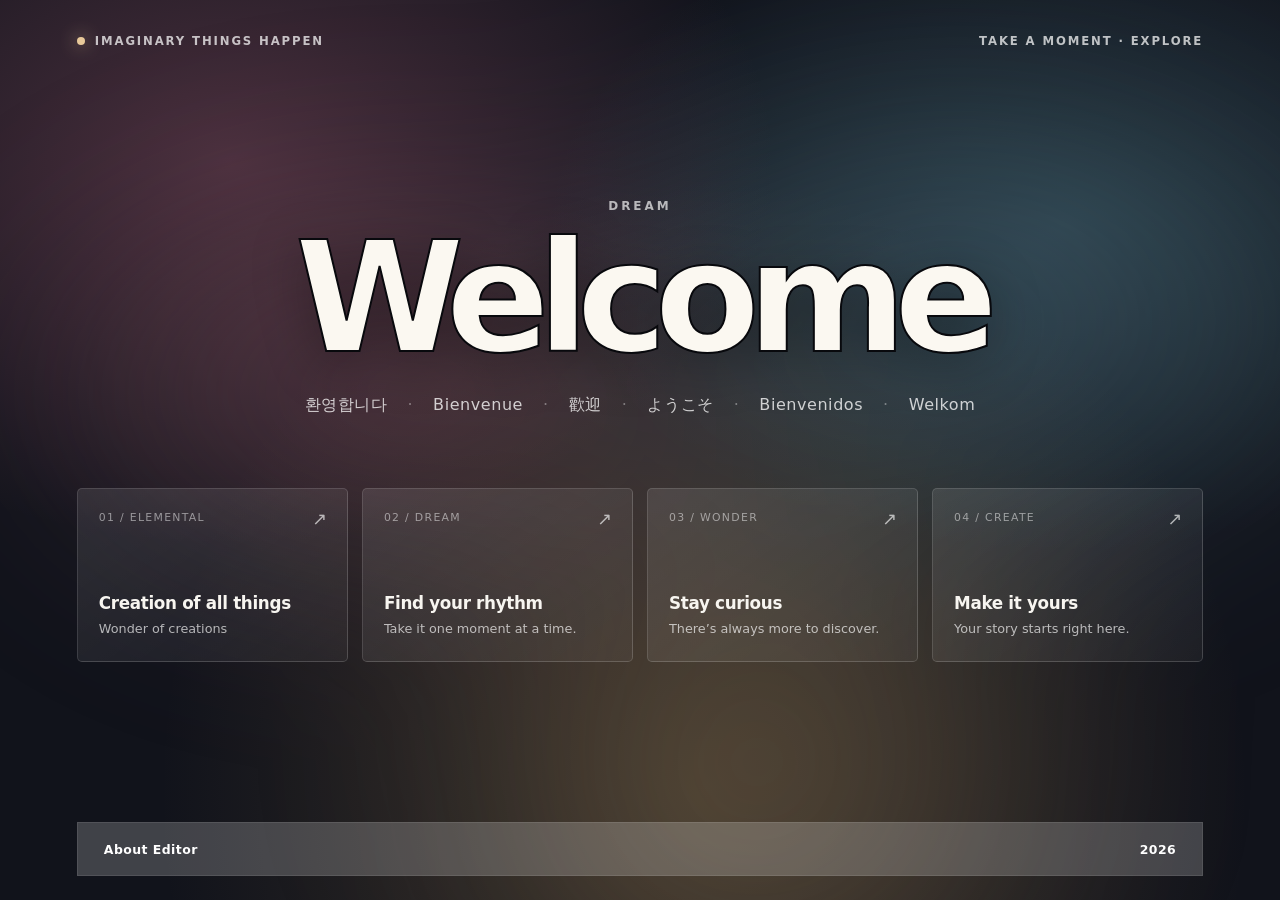
==== index.html @ 9d5e46e0 "Add interactive chemistry welcome website Co-authored-by: Copilot App <223556219+Copilot@users.norep" ====
<!-- Welcome page: this document provides the multilingual landing screen and its shared expanded-content dialog. -->
<!doctype html>
<html lang="en">
  <head>
    <!-- Browser metadata identifies the page and keeps its layout responsive. -->
    <meta charset="utf-8">
    <meta name="viewport" content="width=device-width, initial-scale=1">
    <meta name="theme-color" content="#11131b">
    <meta name="description" content="A small interactive welcome page by Jawon Park.">
    <title>Welcome — Jawon Park</title>
    <!-- Page styles define the glowing backdrop, responsive cards, footer, and animated dialog. -->
    <style>
      /* Shared color tokens and browser defaults set the site's dark visual theme. */
      :root {
        color-scheme: dark;
        font-family: Inter, ui-sans-serif, system-ui, -apple-system, BlinkMacSystemFont, "Segoe UI", sans-serif;
        font-synthesis: none;
        text-rendering: optimizeLegibility;
        --ink: #11131b;
        --paper: #f7f5f0;
        --muted: #b7b7c1;
        --line: rgb(255 255 255 / 15%);
      }

      * {
        box-sizing: border-box;
      }

      body {
        min-width: 320px;
        min-height: 100vh;
        margin: 0;
        overflow-x: hidden;
        color: var(--paper);
        background:
          radial-gradient(ellipse at 18% 18%, rgb(167 94 118 / 38%), transparent 34rem),
          radial-gradient(ellipse at 83% 25%, rgb(79 128 144 / 36%), transparent 32rem),
          radial-gradient(ellipse at 55% 88%, rgb(161 127 78 / 30%), transparent 34rem),
          #11131b;
      }

      /* Blurred radial layers create the softly glowing background without obscuring text. */
      body::before {
        position: fixed;
        z-index: -1;
        inset: -15%;
        background:
          radial-gradient(ellipse at 35% 45%, rgb(166 88 104 / 38%), transparent 29%),
          radial-gradient(ellipse at 69% 39%, rgb(74 126 146 / 36%), transparent 31%),
          radial-gradient(ellipse at 57% 77%, rgb(158 125 73 / 31%), transparent 29%);
        content: "";
        filter: blur(82px) saturate(.72);
        pointer-events: none;
      }

      button {
        color: inherit;
        font: inherit;
      }

      button:focus-visible {
        outline: 2px solid #fff;
        outline-offset: 5px;
      }

      /* The landing page centers its introduction and cards between the masthead and footer. */
      .page {
        display: flex;
        min-height: 100vh;
        flex-direction: column;
        padding: 34px clamp(22px, 6vw, 88px) 24px;
      }

      .masthead {
        display: flex;
        align-items: center;
        justify-content: space-between;
        gap: 20px;
        color: rgb(255 255 255 / 72%);
        font-size: .73rem;
        font-weight: 650;
        letter-spacing: .16em;
        text-transform: uppercase;
      }

      .masthead__mark {
        display: inline-flex;
        align-items: center;
        gap: 10px;
      }

      .masthead__dot {
        width: 8px;
        height: 8px;
        border-radius: 50%;
        background: #e8c99a;
        box-shadow: 0 0 17px rgb(232 201 154 / 85%);
      }

      main {
        display: flex;
        width: min(100%, 1280px);
        flex: 1;
        flex-direction: column;
        justify-content: center;
        align-self: center;
        padding: clamp(52px, 9vh, 100px) 0 clamp(56px, 10vh, 104px);
      }

      .intro {
        margin-bottom: clamp(46px, 8vh, 82px);
        text-align: center;
      }

      .intro__eyebrow {
        margin: 0 0 16px;
        color: rgb(255 255 255 / 67%);
        font-size: .75rem;
        font-weight: 650;
        letter-spacing: .25em;
        text-transform: uppercase;
      }

      .intro__title {
        margin: 0;
        color: #fbf8f1;
        font-size: clamp(4.5rem, 12vw, 10.5rem);
        font-weight: 780;
        letter-spacing: -.085em;
        line-height: .9;
        -webkit-text-stroke: 2px #08090d;
        text-shadow: 0 12px 50px rgb(0 0 0 / 35%);
      }

      .intro__translations {
        display: flex;
        flex-wrap: wrap;
        justify-content: center;
        gap: 9px 20px;
        margin: 27px auto 0;
        color: rgb(255 255 255 / 77%);
        font-size: clamp(.8rem, 1.3vw, 1rem);
        letter-spacing: .035em;
      }

      .intro__translations span + span::before {
        margin-right: 20px;
        color: rgb(255 255 255 / 36%);
        content: "·";
      }

      /* Four equal cards become a two-column grid at tablet widths. */
      .cards {
        display: grid;
        grid-template-columns: repeat(4, minmax(0, 1fr));
        gap: 14px;
      }

      .card {
        position: relative;
        display: flex;
        min-height: 174px;
        flex-direction: column;
        align-items: flex-start;
        padding: 22px 21px;
        overflow: hidden;
        border: 1px solid var(--line);
        border-radius: 5px;
        background: linear-gradient(145deg, rgb(255 255 255 / 10%), rgb(255 255 255 / 4%));
        text-align: left;
        cursor: pointer;
        transition: transform 220ms ease, border-color 220ms ease, background 220ms ease, box-shadow 220ms ease;
      }

      .card:hover,
      .card:focus-visible {
        z-index: 1;
        transform: translateY(-7px) scale(1.035);
        border-color: rgb(255 255 255 / 47%);
        background: linear-gradient(145deg, rgb(255 255 255 / 17%), rgb(255 255 255 / 7%));
        box-shadow: 0 18px 45px rgb(0 0 0 / 22%);
      }

      .card__number {
        margin-bottom: auto;
        color: rgb(255 255 255 / 50%);
        font-size: .68rem;
        letter-spacing: .12em;
      }

      .card__title {
        margin: 20px 0 6px;
        font-size: 1.05rem;
        font-weight: 620;
        letter-spacing: -.02em;
      }

      .card__sample {
        margin: 0;
        color: rgb(255 255 255 / 67%);
        font-size: .8rem;
        line-height: 1.5;
      }

      .card__arrow {
        position: absolute;
        top: 20px;
        right: 20px;
        color: rgb(255 255 255 / 65%);
        font-size: 1.1rem;
        transition: transform 220ms ease;
      }

      .card:hover .card__arrow,
      .card:focus-visible .card__arrow {
        transform: translate(3px, -3px);
      }

      /* Footer actions remain visible below the main content and respond to activation. */
      .footer {
        display: flex;
        min-height: 54px;
        align-items: center;
        justify-content: space-between;
        padding: 0 17px;
        border: 1px solid rgb(255 255 255 / 9%);
        background: rgb(255 255 255 / 20%);
        color: #fff;
      }

      .footer__button {
        display: inline-flex;
        align-items: center;
        min-height: 40px;
        padding: 4px 9px;
        border: 0;
        border-radius: 3px;
        background: transparent;
        font-size: .78rem;
        font-weight: 600;
        letter-spacing: .035em;
        cursor: pointer;
        transition: transform 180ms ease, background 180ms ease;
      }

      .footer__button:hover,
      .footer__button:focus-visible {
        background: rgb(255 255 255 / 10%);
      }

      .footer__button.is-pressed {
        transform: scale(1.2);
      }

      /* A dimmed backdrop and centered dialog provide the shared expanded-page surface. */
      .dialog-backdrop {
        position: fixed;
        z-index: 5;
        display: grid;
        place-items: center;
        padding: 20px;
        background: rgb(4 5 10 / 78%);
        backdrop-filter: blur(9px);
        inset: 0;
        opacity: 1;
        transition: opacity 260ms ease;
      }

      .dialog-backdrop[hidden] {
        display: none;
      }

      .dialog-backdrop.is-closing {
        opacity: 0;
      }

      .dialog {
        position: relative;
        display: flex;
        width: 85vw;
        height: 85vh;
        min-height: 380px;
        flex-direction: column;
        padding: 0;
        overflow: hidden;
        border: 1px solid rgb(255 255 255 / 22%);
        border-radius: 7px;
        background:
          radial-gradient(ellipse at 80% 10%, rgb(80 131 147 / 23%), transparent 55%),
          radial-gradient(ellipse at 10% 100%, rgb(166 91 112 / 24%), transparent 55%),
          #171922;
        box-shadow: 0 32px 100px rgb(0 0 0 / 55%);
        animation: dialog-arrive 570ms cubic-bezier(.2, .8, .2, 1) both;
      }

      .dialog-backdrop.is-closing .dialog {
        animation: dialog-leave 240ms ease both;
      }

      .dialog__close {
        position: absolute;
        top: 50%;
        right: 22px;
        display: grid;
        width: 44px;
        height: 44px;
        place-items: center;
        border: 1px solid rgb(255 255 255 / 22%);
        border-radius: 50%;
        background: rgb(255 255 255 / 5%);
        font-size: 1.5rem;
        line-height: 1;
        padding: 0;
        translate: 0 -50%;
        transform: rotate(0deg);
        transform-origin: 50% 50%;
        cursor: pointer;
        transition: background 180ms ease, transform 180ms ease;
      }

      .dialog__close:hover {
        transform: rotate(90deg);
        background: rgb(255 255 255 / 14%);
      }

      /* Chemistry tabs share the dialog header and retain their individual accent colors. */
      .dialog__eyebrow {
        min-width: 0;
        margin: 0;
        overflow: hidden;
        color: #e8c99a;
        font-size: .75rem;
        font-weight: 650;
        letter-spacing: .2em;
        text-overflow: ellipsis;
        text-transform: uppercase;
        white-space: nowrap;
      }

      .dialog__header {
        position: relative;
        z-index: 4;
        display: flex;
        min-height: 74px;
        flex: 0 0 auto;
        align-items: center;
        gap: 18px;
        padding: 10px 72px 10px clamp(22px, 5vw, 64px);
        border-bottom: 1px solid rgb(255 255 255 / 10%);
        background: rgb(23 25 34 / 94%);
      }

      .dialog__eyebrow {
        flex: 0 0 190px;
      }

      .dialog__tabs {
        display: none;
        min-width: 0;
        flex: 1;
        justify-content: center;
        gap: 8px;
      }

      .dialog.has-chemistry-tabs .dialog__tabs {
        display: flex;
      }

      .dialog__tab {
        min-width: 0;
        flex: 1;
        min-height: 36px;
        padding: 6px 17px;
        border: 1px solid color-mix(in srgb, var(--tab-color) 45%, transparent);
        border-radius: 999px;
        background: color-mix(in srgb, var(--tab-color) 9%, transparent);
        color: color-mix(in srgb, var(--tab-color) 78%, white);
        font: inherit;
        font-size: .73rem;
        font-weight: 600;
        white-space: nowrap;
        cursor: pointer;
        transition: background 160ms ease, border-color 160ms ease, color 160ms ease;
      }

      .dialog__tab:nth-child(1) { --tab-color: #8bc7eb; }
      .dialog__tab:nth-child(2) { --tab-color: #e98a7f; }
      .dialog__tab:nth-child(3) { --tab-color: #a993eb; }
      .dialog__tab:nth-child(4) { --tab-color: #85c89b; }

      .dialog__tab:hover,
      .dialog__tab:focus-visible {
        border-color: var(--tab-color);
        background: color-mix(in srgb, var(--tab-color) 20%, transparent);
        color: #fff;
      }

      .dialog__tab[aria-current="page"] {
        border-color: var(--tab-color);
        background: color-mix(in srgb, var(--tab-color) 20%, transparent);
        color: var(--tab-color);
        font-weight: 800;
        text-transform: uppercase;
      }

      .dialog__tab:focus-visible {
        outline: 2px solid #fff;
        outline-offset: 2px;
      }

      .dialog__content {
        width: 100%;
        min-height: 0;
        flex: 1;
        border: 0;
        background: #171922;
      }

      /* Dialog entrance and exit preserve a short scale-and-fade transition. */
      .dialog__sample {
        max-width: 620px;
        margin: 26px 0 0;
        color: rgb(255 255 255 / 75%);
        font-size: clamp(1rem, 1.7vw, 1.25rem);
        line-height: 1.8;
      }

      @keyframes dialog-arrive {
        from {
          transform: translateY(28px) scale(.88);
          opacity: 0;
        }

        to {
          transform: translateY(0) scale(1);
          opacity: 1;
        }
      }

      @keyframes dialog-leave {
        to {
          transform: translateY(18px) scale(.94);
          opacity: 0;
        }
      }

      /* Tablet rules reorganize the landing content without changing the card order. */
      @media (max-width: 760px) {
        .page {
          padding: 25px 22px 18px;
        }

        main {
          padding: 68px 0 70px;
        }

        .cards {
          grid-template-columns: repeat(2, minmax(0, 1fr));
        }

        .card {
          min-height: 158px;
        }
      }

      @media (max-width: 440px) {
        .masthead {
          font-size: .63rem;
        }

        .intro__title {
          font-size: clamp(4.3rem, 21vw, 6.5rem);
        }

        .cards {
          gap: 10px;
        }

        .card {
          min-height: 150px;
          padding: 17px 15px;
        }

        .card__arrow {
          top: 15px;
          right: 14px;
        }

        .dialog {
          width: 92vw;
          height: min(82vh, 700px);
          min-height: 360px;
        }

        .dialog__close {
          top: 14px;
          right: 14px;
        }

        .dialog__header {
          gap: 10px;
          padding-left: 18px;
        }

        .dialog__eyebrow {
          flex-basis: 150px;
          font-size: .65rem;
        }

        .dialog__tab {
          padding: 6px 10px;
          font-size: .65rem;
        }
      }

      /* Small screens make the dialog full-page and stack its title above the tabs. */
      @media (max-width: 600px) {
        .dialog-backdrop {
          padding: 0;
        }

        .dialog {
          width: 100vw;
          height: 100vh;
          height: 100dvh;
          min-height: 0;
          border: 0;
          border-radius: 0;
        }

        .dialog__header {
          min-height: 94px;
          flex-direction: column;
          align-items: stretch;
          gap: 8px;
          padding: 9px 10px;
        }

        .dialog__eyebrow {
          width: calc(100% - 50px);
          max-width: calc(100% - 50px);
          flex: 0 0 auto;
          font-size: .58rem;
        }

        .dialog__tabs {
          width: 100%;
          gap: 4px;
        }

        .dialog__tab {
          min-width: 0;
          min-height: 31px;
          flex: 1;
          overflow: hidden;
          padding: 5px 3px;
          font-size: .53rem;
          text-overflow: ellipsis;
        }

        .dialog__close {
          display: none;
        }
      }

      /* Reduce animation for visitors who have requested less motion in system settings. */
      @media (prefers-reduced-motion: reduce) {
        *,
        *::before,
        *::after {
          scroll-behavior: auto !important;
          animation-duration: .01ms !important;
          animation-iteration-count: 1 !important;
          transition-duration: .01ms !important;
        }
      }
    </style>
  </head>
  <body>
    <!-- Landing layout: the masthead, title, translations, four cards, and credits form the main screen. -->
    <div class="page">
      <header class="masthead">
        <span class="masthead__mark"><span class="masthead__dot" aria-hidden="true"></span> Imaginary things happen</span>
        <span>Take a moment · Explore</span>
      </header>

      <main>
        <!-- Welcome headline and requested translations are kept visible above the cards. -->
        <section class="intro" aria-labelledby="welcome-title">
          <p class="intro__eyebrow">Dream</p>
          <h1 class="intro__title" id="welcome-title">Welcome</h1>
          <p class="intro__translations" aria-label="Welcome in Korean, French, Traditional Chinese, Japanese, Spanish, and Dutch">
            <span lang="ko">환영합니다</span>
            <span lang="fr">Bienvenue</span>
            <span lang="zh-Hant">歡迎</span>
            <span lang="ja">ようこそ</span>
            <span lang="es">Bienvenidos</span>
            <span lang="nl">Welkom</span>
          </p>
        </section>

        <!-- Each card opens its own annotated HTML page inside the shared animated dialog. -->
        <section class="cards" aria-label="Explore the welcome page">
          <button class="card" type="button" data-page="pages/elemental.html" data-title="01 / Elemental">
            <span class="card__number">01 / ELEMENTAL</span>
            <span class="card__title">Creation of all things</span>
            <span class="card__sample">Wonder of creations</span>
            <span class="card__arrow" aria-hidden="true">↗</span>
          </button>
          <button class="card" type="button" data-page="pages/dream.html" data-title="02 / Dream">
            <span class="card__number">02 / DREAM</span>
            <span class="card__title">Find your rhythm</span>
            <span class="card__sample">Take it one moment at a time.</span>
            <span class="card__arrow" aria-hidden="true">↗</span>
          </button>
          <button class="card" type="button" data-page="pages/wonder.html" data-title="03 / Wonder">
            <span class="card__number">03 / WONDER</span>
            <span class="card__title">Stay curious</span>
            <span class="card__sample">There’s always more to discover.</span>
            <span class="card__arrow" aria-hidden="true">↗</span>
          </button>
          <button class="card" type="button" data-page="pages/create.html" data-title="04 / Create">
            <span class="card__number">04 / CREATE</span>
            <span class="card__title">Make it yours</span>
            <span class="card__sample">Your story starts right here.</span>
            <span class="card__arrow" aria-hidden="true">↗</span>
          </button>
        </section>
      </main>

      <!-- Footer actions open the creator page or animate the year button. -->
      <footer class="footer" aria-label="Page credits">
        <button class="footer__button" type="button" data-page="pages/creator.html" data-title="About Editor">About Editor</button>
        <button class="footer__button" type="button">2026</button>
      </footer>
    </div>

    <!-- Modal shell dims the page, hosts a distinct HTML page, and can be closed from keyboard or pointer. -->
    <div class="dialog-backdrop" id="dialog-backdrop" hidden>
      <section class="dialog" role="dialog" aria-modal="true" aria-labelledby="dialog-title">
        <header class="dialog__header">
          <h2 class="dialog__eyebrow" id="dialog-title"></h2>
          <nav class="dialog__tabs" aria-label="Chemistry pages">
            <button class="dialog__tab" type="button" data-page="elemental">Periodic table</button>
            <button class="dialog__tab" type="button" data-page="ionic">Ionic bond</button>
            <button class="dialog__tab" type="button" data-page="covalent">Covalent bond</button>
            <button class="dialog__tab" type="button" data-page="metallic">Metallic bond</button>
          </nav>
          <button class="dialog__close" type="button" aria-label="Close dialog">×</button>
        </header>
        <iframe class="dialog__content" id="dialog-content" title="Expanded card content"></iframe>
      </section>
    </div>

    <!-- Dialog script selects the requested page, manages dismissal, and restores keyboard focus. -->
    <script>
      const backdrop = document.querySelector("#dialog-backdrop");
      const dialogTitle = document.querySelector("#dialog-title");
      const dialogContent = document.querySelector("#dialog-content");
      const dialog = document.querySelector(".dialog");
      const dialogTabs = [...document.querySelectorAll(".dialog__tab")];
      const closeButton = document.querySelector(".dialog__close");
      const chemistryPages = new Set(["elemental", "ionic", "covalent", "metallic"]);
      const pages = {
        elemental: ["pages/elemental.html", "01 / ELEMENTAL"],
        ionic: ["pages/ionic.html", "02 / IONIC BOND"],
        covalent: ["pages/covalent.html", "03 / COVALENT BOND"],
        metallic: ["pages/metallic.html", "04 / METALLIC BOND"]
      };
      let previouslyFocused = null;
      let closeTimer;

      // Load a registered dialog page and synchronize the title, tabs, and chemistry header state.
      function navigateToPage(pageId) {
        if (!Object.hasOwn(pages, pageId)) return;
        const [path, title] = pages[pageId];
        dialogTitle.textContent = chemistryPages.has(pageId) ? pages.elemental[1] : title;
        dialogContent.src = path;
        dialog.classList.toggle("has-chemistry-tabs", chemistryPages.has(pageId));
        dialogTabs.forEach((tab) => {
          if (tab.dataset.page === pageId) tab.setAttribute("aria-current", "page");
          else tab.removeAttribute("aria-current");
        });
      }

      // Open the shared dialog for a card or footer action and remember where focus should return.
      function openDialog(trigger) {
        window.clearTimeout(closeTimer);
        previouslyFocused = trigger;
        const initialChemistryPage = Object.entries(pages)
          .find(([, [path]]) => path === trigger.dataset.page)?.[0];
        if (initialChemistryPage) navigateToPage(initialChemistryPage);
        else {
          dialogTitle.textContent = trigger.dataset.title;
          dialogContent.src = trigger.dataset.page;
          dialog.classList.remove("has-chemistry-tabs");
          dialogTabs.forEach((tab) => tab.removeAttribute("aria-current"));
        }
        backdrop.hidden = false;
        backdrop.classList.remove("is-closing");
        document.body.style.overflow = "hidden";
        closeButton.focus();
      }

      // Animate the dialog closed, restore page scrolling, then return focus to its opener.
      function closeDialog() {
        if (backdrop.hidden || backdrop.classList.contains("is-closing")) return;
        backdrop.classList.add("is-closing");
        document.body.style.overflow = "";
        closeTimer = window.setTimeout(() => {
          backdrop.hidden = true;
          backdrop.classList.remove("is-closing");
          previouslyFocused?.focus();
        }, 240);
      }

      // Route each expanded card and the creator credit through the common dialog shell.
      document.querySelectorAll(".card, .footer__button[data-page]").forEach((trigger) => {
        trigger.addEventListener("click", () => openDialog(trigger));
      });

      closeButton.addEventListener("click", closeDialog);
      // Change lesson iframe content from the persistent chemistry navigation.
      dialogTabs.forEach((tab) => {
        tab.addEventListener("click", () => navigateToPage(tab.dataset.page));
      });
      backdrop.addEventListener("click", (event) => {
        if (event.target === backdrop) closeDialog();
      });

      // Escape dismisses the modal; Tab is contained within its header and active iframe.
      document.addEventListener("keydown", (event) => {
        if (event.key === "Escape") closeDialog();
        if (event.key === "Tab" && !backdrop.hidden) {
          if (dialog.classList.contains("has-chemistry-tabs")) {
            const activeTabIndex = dialogTabs.indexOf(document.activeElement);
            if (document.activeElement === closeButton && !event.shiftKey) {
              event.preventDefault();
              dialogTabs[0].focus();
              return;
            }
            if (activeTabIndex >= 0) {
              if (event.shiftKey && activeTabIndex === 0) {
                event.preventDefault();
                closeButton.focus();
              } else if (!event.shiftKey && activeTabIndex === dialogTabs.length - 1) {
                event.preventDefault();
                const firstFrameControl = [...dialogContent.contentDocument.querySelectorAll(
                  'a[href], button:not(:disabled), input:not(:disabled), select:not(:disabled), textarea:not(:disabled), [tabindex]:not([tabindex="-1"])'
                )].find((element) => element.getClientRects().length > 0);
                (firstFrameControl || dialogContent).focus();
              }
              return;
            }
          }
          event.preventDefault();
          const focusableContent = [...dialogContent.contentDocument.querySelectorAll(
            'a[href], button:not(:disabled), input:not(:disabled), select:not(:disabled), textarea:not(:disabled), [tabindex]:not([tabindex="-1"])'
          )].filter((element) => element.getClientRects().length > 0);
          const nextTarget = event.shiftKey ? focusableContent.at(-1) : focusableContent[0];
          (nextTarget || dialogContent).focus();
        }
      });

      // Only accept keyboard requests from the page currently framed in this dialog.
      // Child pages use these messages to dismiss, return focus, or switch lessons.
      window.addEventListener("message", (event) => {
        if (event.source !== dialogContent.contentWindow) return;
        if (event.data?.type === "welcome:close") closeDialog();
        if (event.data?.type === "welcome:focus-close") closeButton.focus();
        if (event.data?.type === "welcome:navigate") {
          if (typeof event.data.page !== "string") return;
          navigateToPage(event.data.page);
        }
      });

      // Give both footer actions the same brief pressed-scale feedback on click.
      document.querySelectorAll(".footer__button").forEach((button) => {
        button.addEventListener("click", () => {
          button.classList.remove("is-pressed");
          window.requestAnimationFrame(() => button.classList.add("is-pressed"));
          window.setTimeout(() => button.classList.remove("is-pressed"), 220);
        });
      });
    </script>
  </body>
</html>
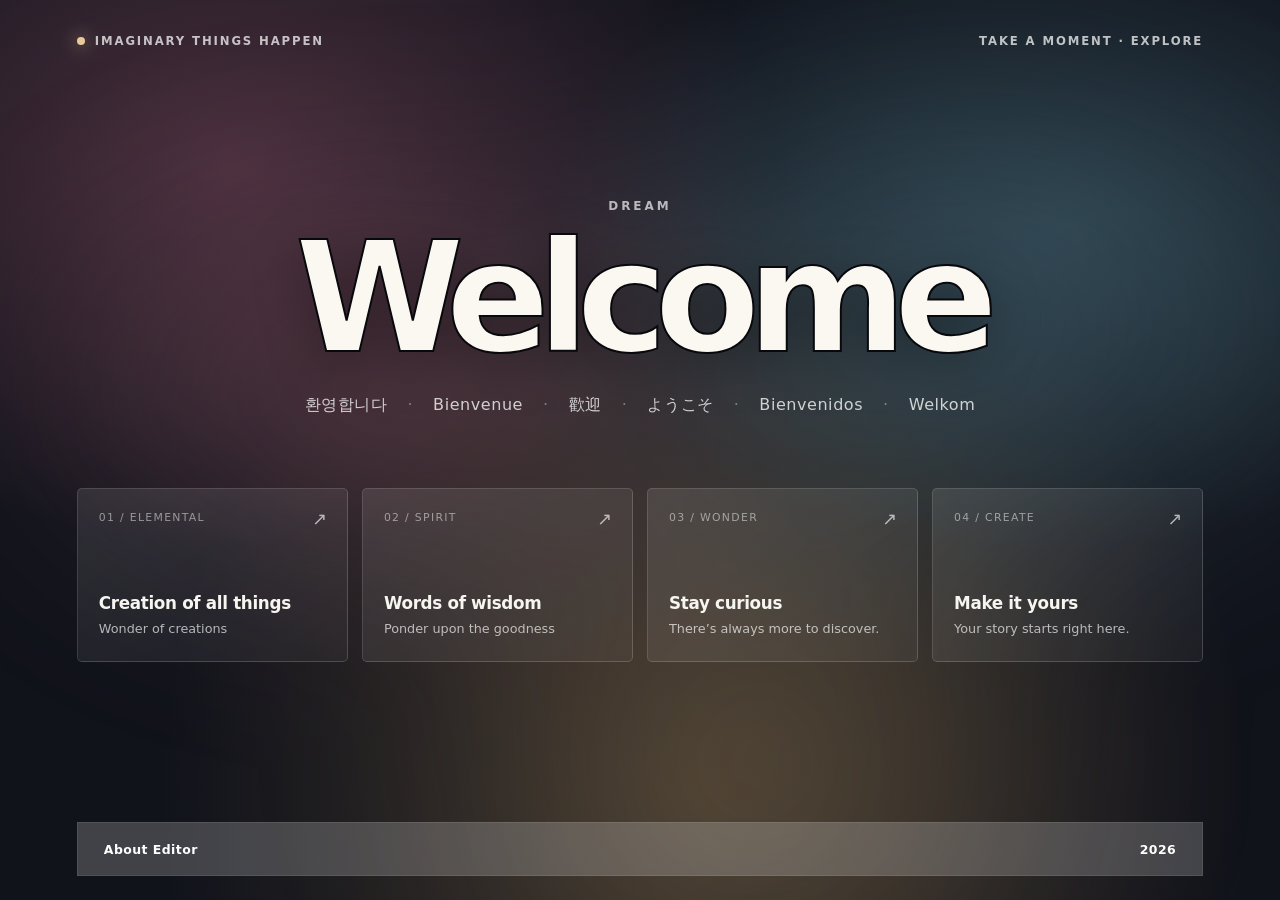
==== commit 40258814: "Split card page assets Separate page-specific styles and scripts while keeping shared navigation and" ====
--- a/index.html
+++ b/index.html
@@ -22,6 +22,10 @@
         --line: rgb(255 255 255 / 15%);
       }
 
+      :lang(ko) {
+        font-family: "Nanum Gothic", sans-serif;
+      }
+
       * {
         box-sizing: border-box;
       }
@@ -607,10 +611,10 @@
             <span class="card__sample">Wonder of creations</span>
             <span class="card__arrow" aria-hidden="true">↗</span>
           </button>
-          <button class="card" type="button" data-page="pages/dream.html" data-title="02 / Dream">
-            <span class="card__number">02 / DREAM</span>
-            <span class="card__title">Find your rhythm</span>
-            <span class="card__sample">Take it one moment at a time.</span>
+          <button class="card" type="button" data-page="pages/dream.html" data-title="02 / Spirit">
+            <span class="card__number">02 / SPIRIT</span>
+            <span class="card__title">Words of wisdom</span>
+            <span class="card__sample">Ponder upon the goodness</span>
             <span class="card__arrow" aria-hidden="true">↗</span>
           </button>
           <button class="card" type="button" data-page="pages/wonder.html" data-title="03 / Wonder">
